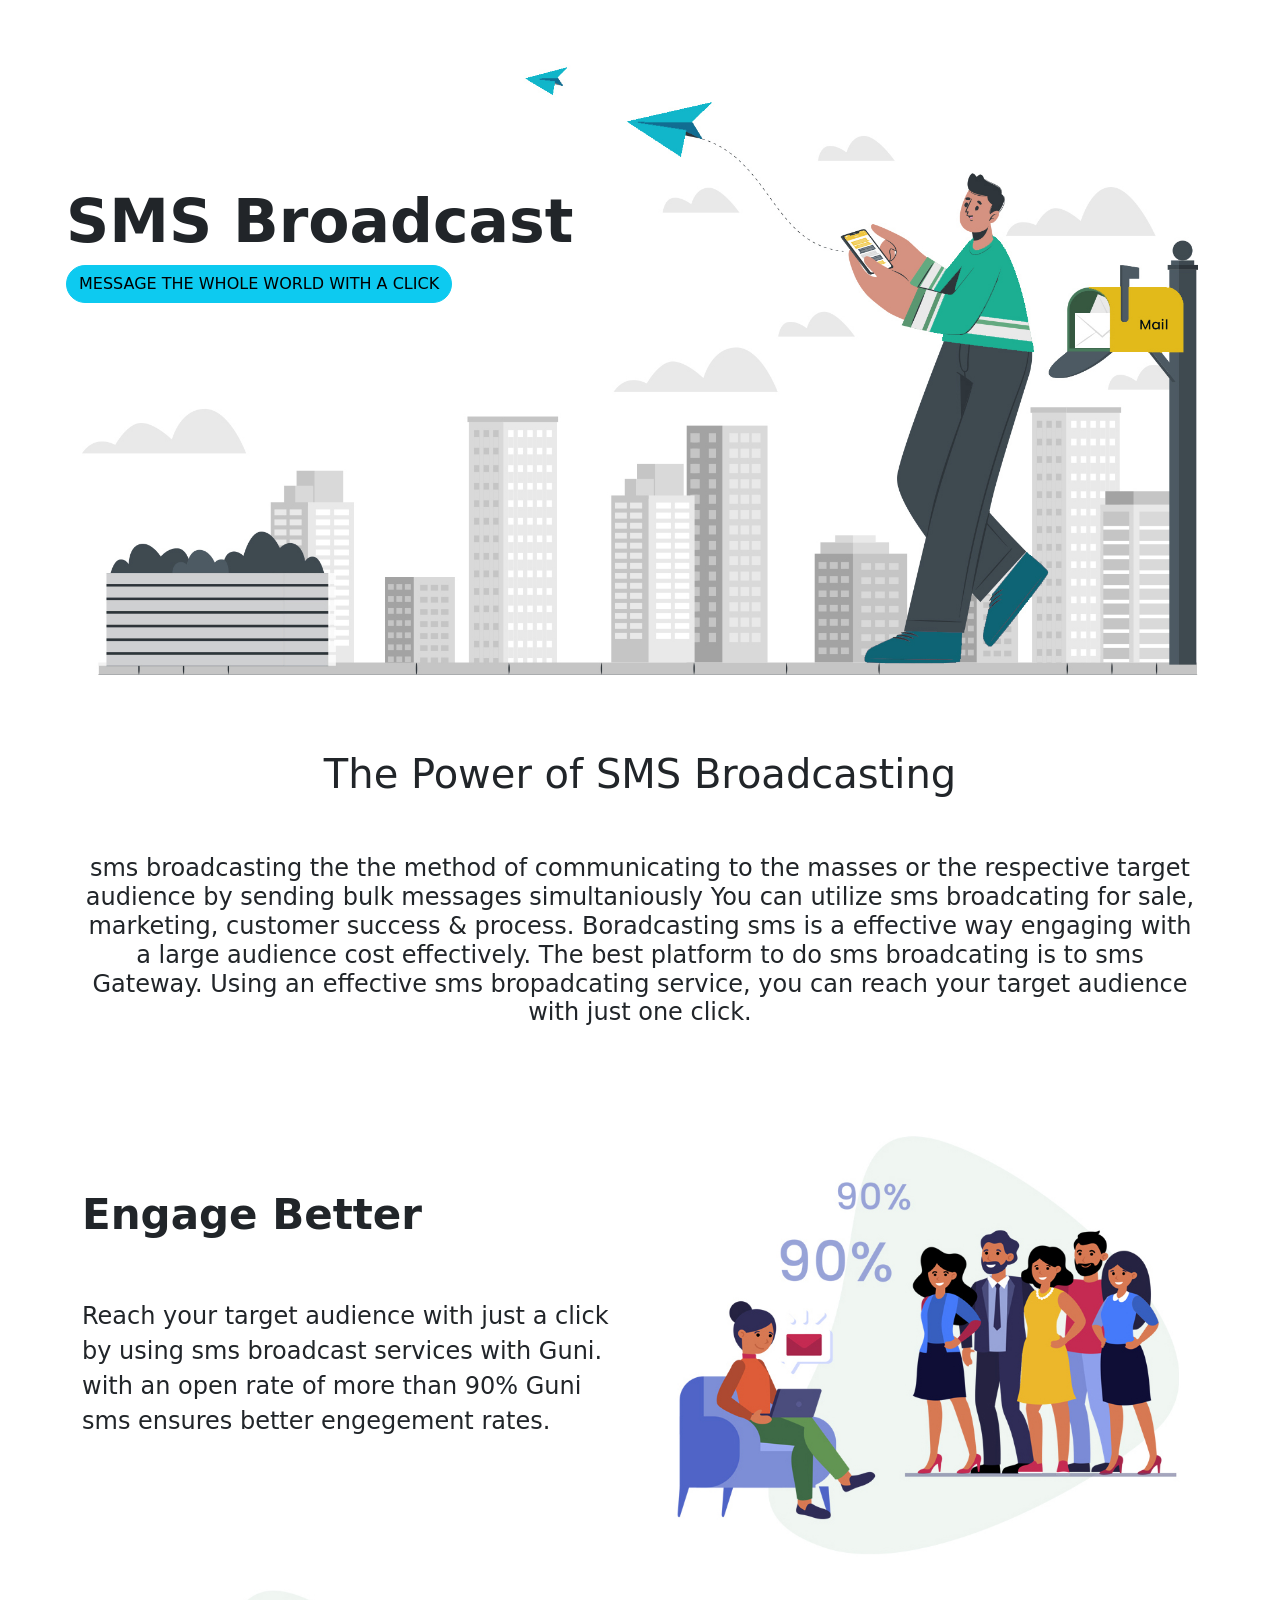
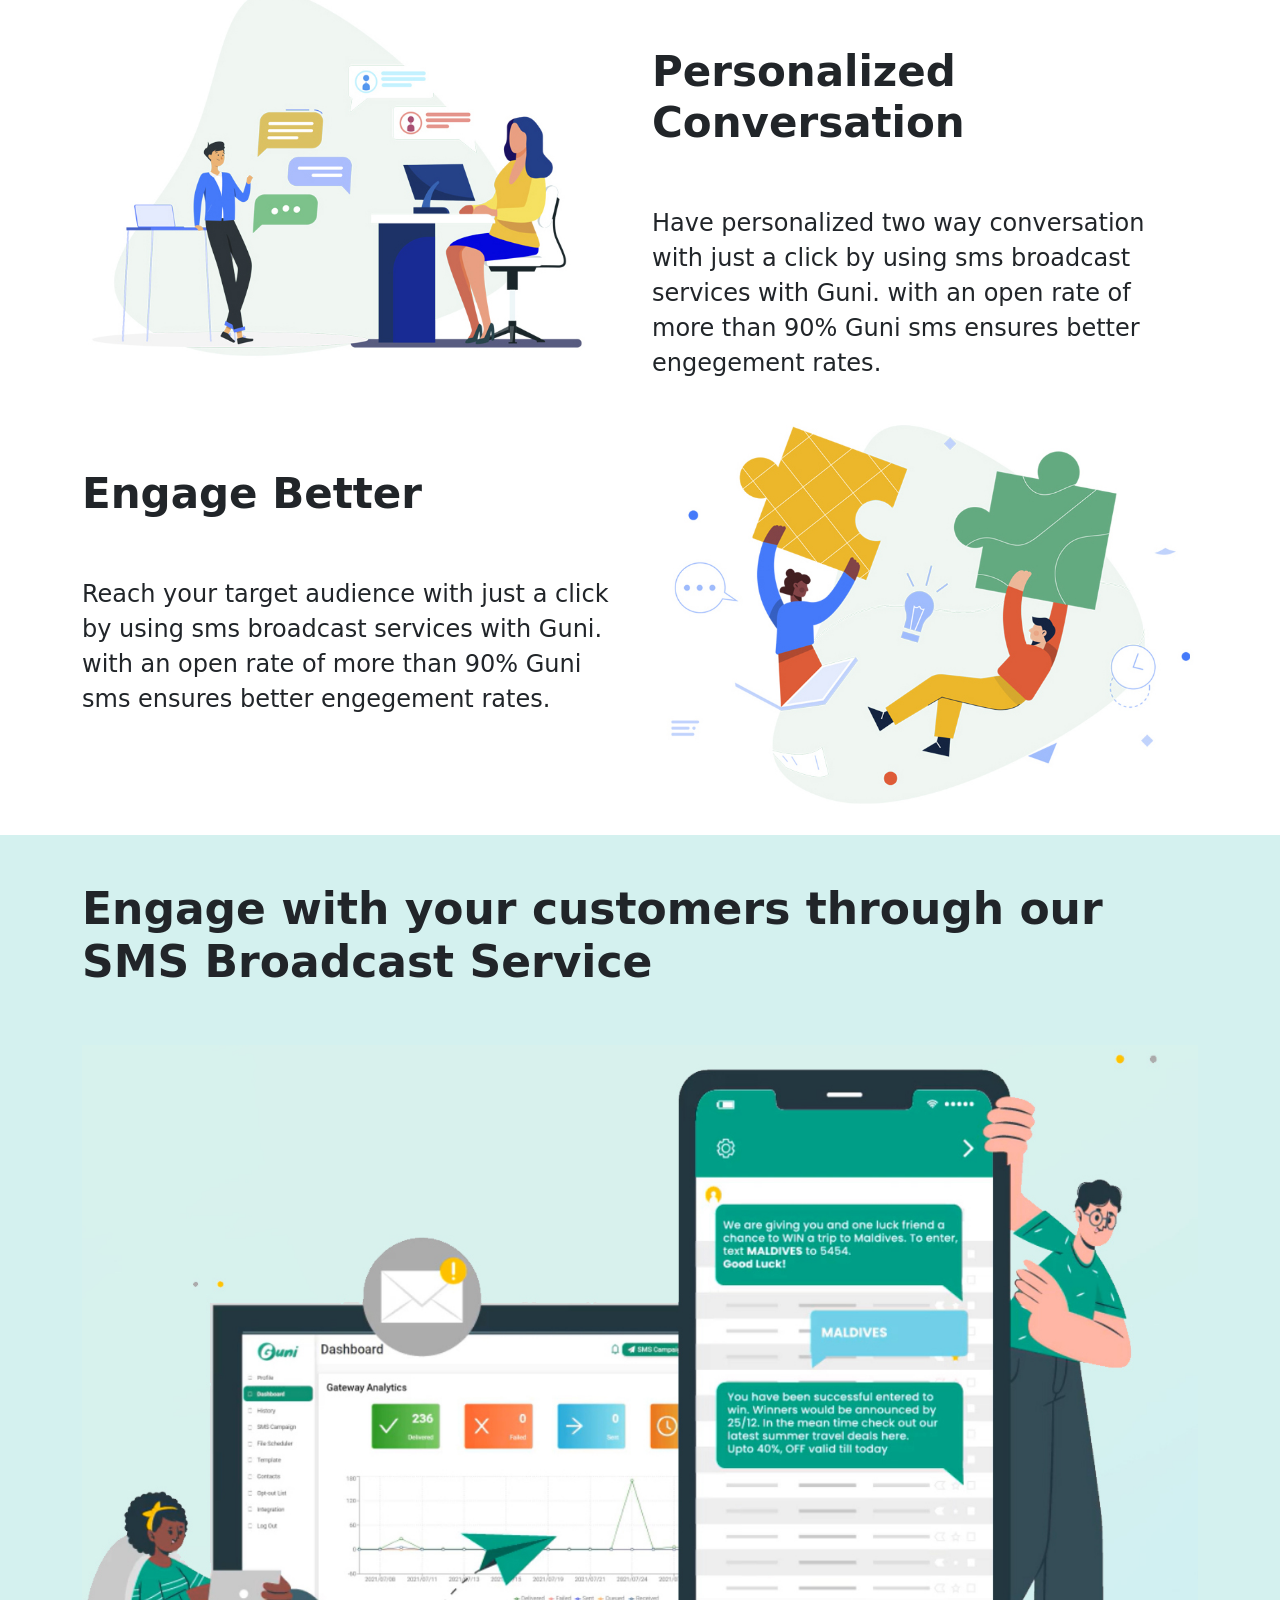
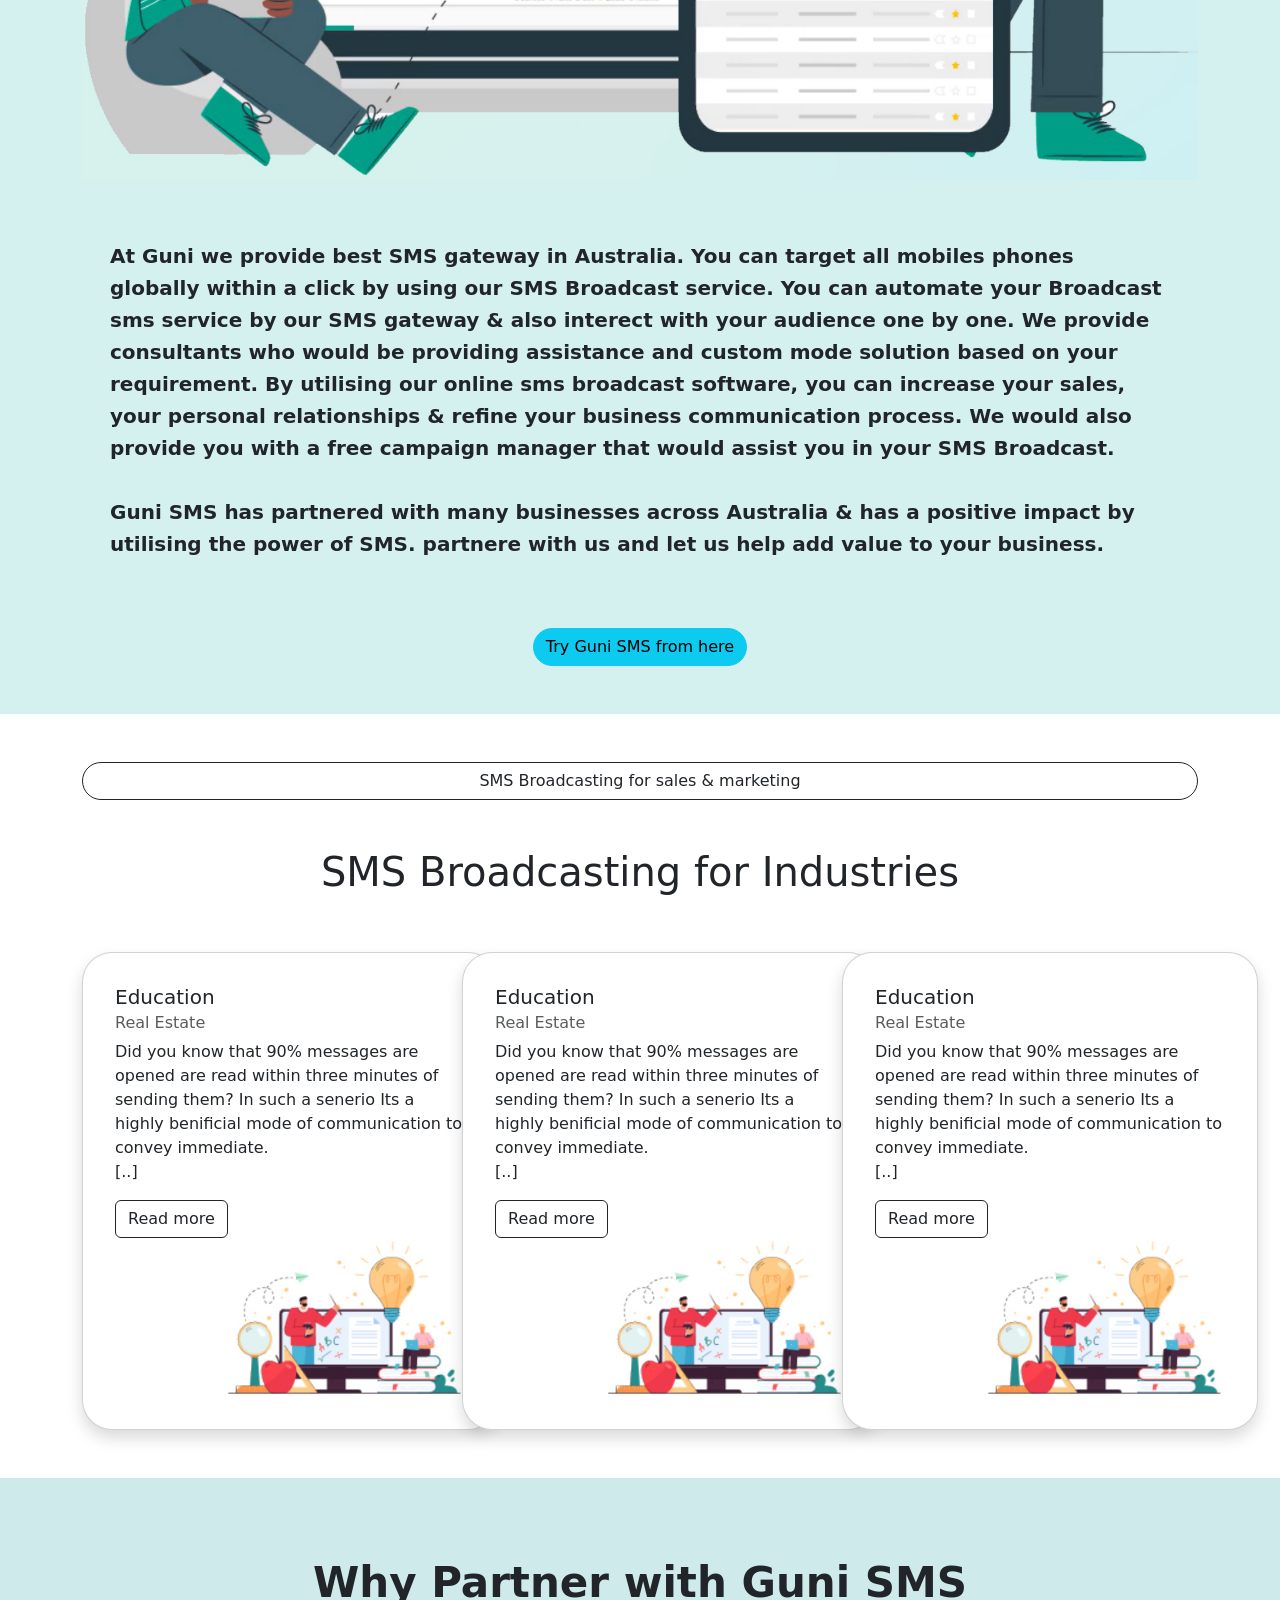
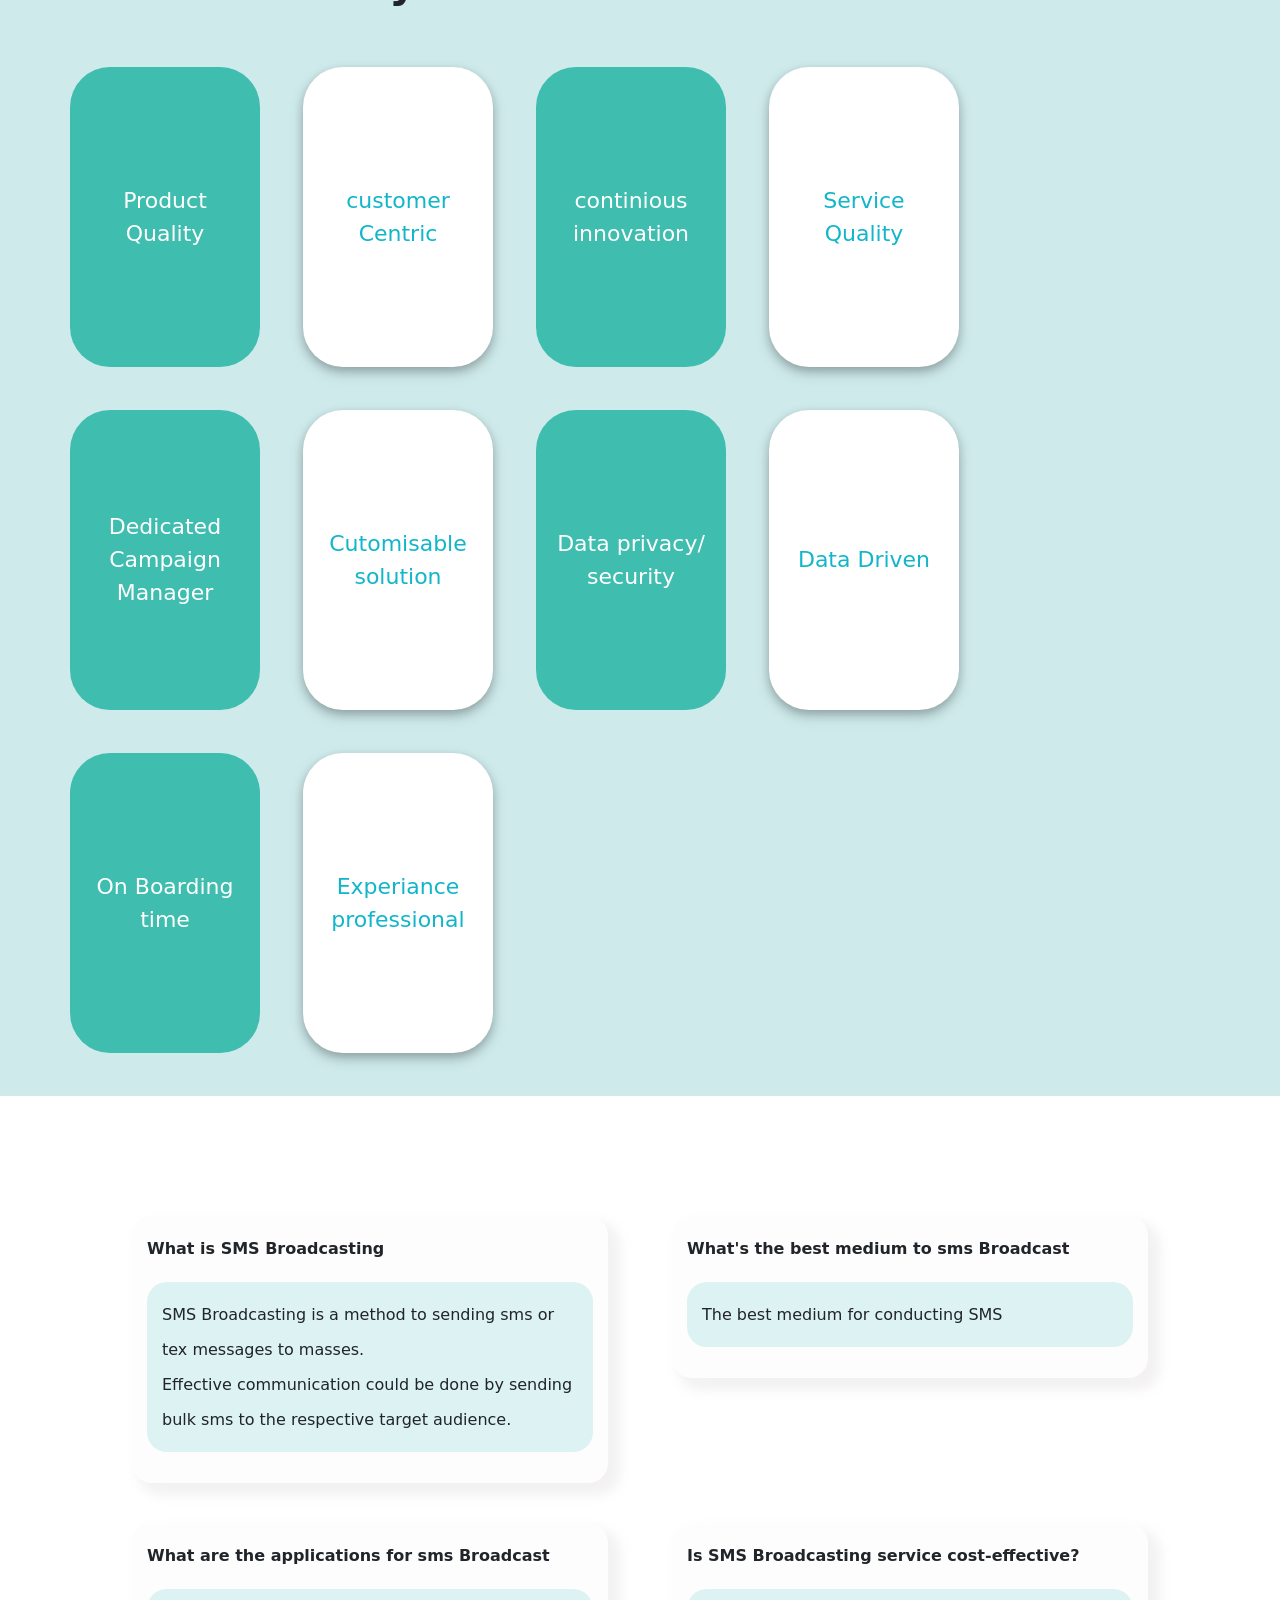
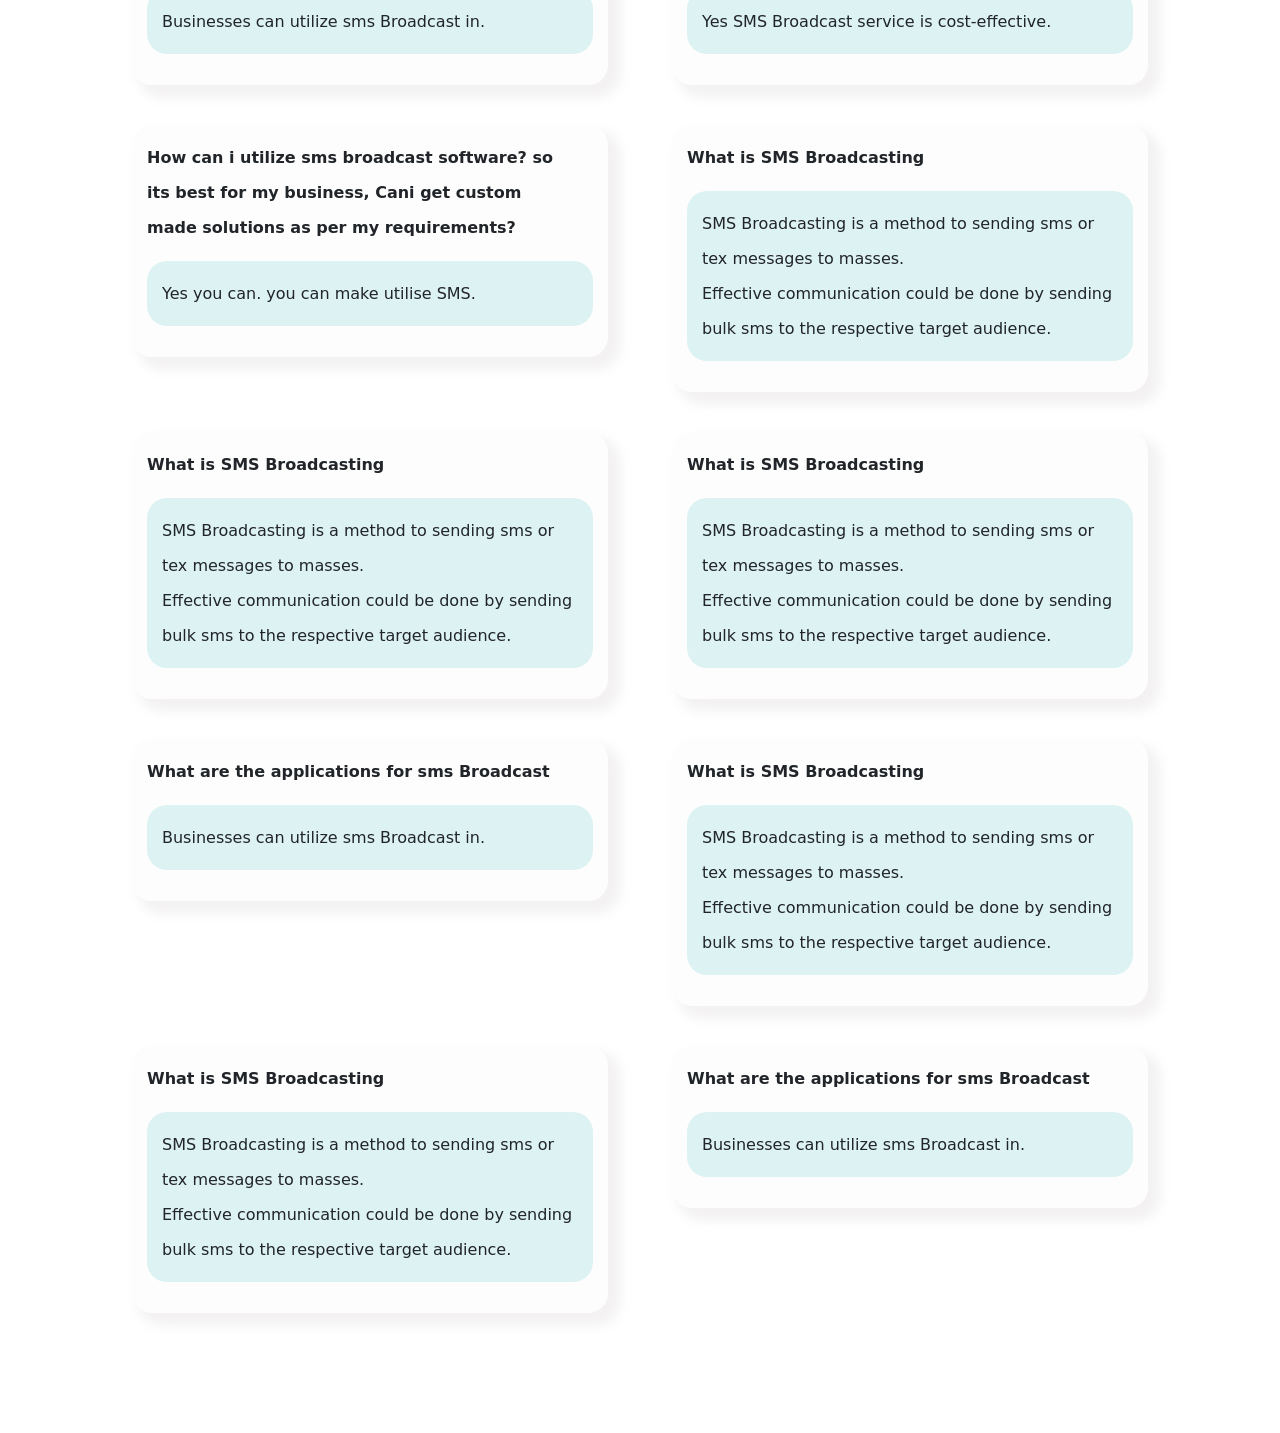
==== index.html @ 74b35c47 "HTML & CSS Complete" ====
<!DOCTYPE html>
<html lang="en">
<head>
    <meta charset="UTF-8">
    <meta http-equiv="X-UA-Compatible" content="IE=edge">
    <meta name="viewport" content="width=device-width, initial-scale=1.0">
    <link rel="stylesheet" href="./style.css">
    <link href="https://cdn.jsdelivr.net/npm/bootstrap@5.1.1/dist/css/bootstrap.min.css" rel="stylesheet" integrity="sha384-F3w7mX95PdgyTmZZMECAngseQB83DfGTowi0iMjiWaeVhAn4FJkqJByhZMI3AhiU" crossorigin="anonymous">
    <link href="https://file.myfontastic.com/vGHvysHjp4X9TstECKcrHS/icons.css" rel="stylesheet">
    <title>SMS</title>
</head>

<body>
    <section class="banner">
        <div class="container">
            <div class="row">
                    <div class="col-12">
                        <img class="img-fluid" src="./banner.jpg" alt="">
                        <div class="banner-text">
                        <h1 class="banner-heading">SMS Broadcast</h1>
                        <button class="btn rounded-pill btn-info">MESSAGE THE WHOLE WORLD WITH A CLICK</button>
                        </div>
                    </div>
                </div>
            </div>
        </div>
    </section>

    <section class="broadcasting text-center">
        <div class="container">
            <div class="row">
                <div class="col-12">
                    <h1 class="pb-5">The Power of SMS Broadcasting</h1>
                </div>
                <div class="col-12">

                    <h4>sms broadcasting the the method of communicating to the masses or the respective target audience by sending bulk messages simultaniously
                        You can utilize sms broadcating for sale, marketing, customer success & process. Boradcasting sms is a effective way engaging with a large 
                        audience cost effectively. The best platform to do sms broadcating is to sms Gateway. Using an effective sms bropadcating service, you can
                        reach your target audience with just one click.

                    </h4>
                </div>
            </div>
        </div>
    </section>

    <section class="engage">
        <div class="container">
            <div class="row">
                <div class="col-6">
                    <h2 class="engage-heading">Engage Better</h2>
                    <h4 class="engage-text">Reach your target audience with just a click by using sms broadcast services with Guni. with an
                        open rate of more than 90% Guni sms ensures better engegement rates.
                    </h4>
                </div>
                <div class="col-6">
                    <img class="img-fluid" src="./left-side.jpg" alt="">
                </div>
            </div>
        </div>
    </section>


    <section class="conversation">
        <div class="container">
            <div class="row">
                <div class="col-6">
                    <img class="img-fluid" src="./right-side.jpg" alt="">
                </div>
                <div class="col-6">
                    <h2 class="conversation-heading">Personalized Conversation</h2>
                    <h4 class="conversation-text">Have personalized two way conversation with just a click by using sms broadcast services with Guni. with an
                        open rate of more than 90% Guni sms ensures better engegement rates.
                    </h4>
                </div>
            </div>
        </div>
    </section>

    <section class="relationship">
        <div class="container">
            <div class="row">
                <div class="col-6">
                    <h2 class="relationship-heading">Engage Better</h2>
                    <h4 class="relationship-text">Reach your target audience with just a click by using sms broadcast services with Guni. with an
                        open rate of more than 90% Guni sms ensures better engegement rates.
                    </h4>
                </div>
                <div class="col-6">
                    <img class="img-fluid" src="./bottom-right.jpg" alt="">
                </div>
            </div>
        </div>
    </section>

    <section class="broadcast-service">
        <div class="container">
            <div class="row">
                <div class="col-12">
                    <h1 class="pt-5 pb-5 broadcast-title">Engage with your customers through our SMS Broadcast Service</h1>
                </div>
                <div class="col-12">
                    <img class="img-fluid" src="./broadcast.jpg" alt="">
                </div>
                <div class="col-12">
                    <h5 class="text-left broadcast-text">At Guni we provide best SMS gateway in Australia. You can target all mobiles phones globally within a click 
                        by using our SMS Broadcast service.
                        You can automate your Broadcast sms service by our SMS gateway & also interect with your audience one by one. We
                        provide consultants who would be providing assistance and custom mode solution based on your requirement.
                        By utilising our online sms broadcast software, you can increase your sales, your personal relationships &
                        refine your business communication process. We would also provide you with a free campaign manager that would assist you
                        in your SMS Broadcast. <br> <br>
                        Guni SMS has partnered with many businesses across Australia & has a positive impact by utilising the power of SMS. partnere
                        with us and let us help add value to your business. 
                    </h5>
                </div>
                <div class="col-12 text-center">
                    <button class="btn rounded-pill btn-info mb-5">Try Guni SMS from here</button>
                </div>
            </div>
        </div>
    </section>

    <section class="card-section text-center">
        <div class="container">
            <div class="row">
                <div class="col-12 text-center">
                    <div class="d-grid gap-2 pt-5 pb-5">
                        <button class="btn btn-outline-dark rounded-pill" type="button">SMS Broadcasting for sales & marketing</button>
                      </div>
                </div>
                <div class="col-12 text-center">
                    <h1 class="pb-5">SMS Broadcasting for Industries</h1>
                </div>
            </div>


            <div class="row">
                <div class="col-4">
                    <div class="card shadow p-3 mb-5 bg-body" style="width: 26rem;">
                        <div class="card-body text-sm-start">
                          <h5 class="card-title">Education</h5>
                          <h6 class="card-subtitle mb-2 text-muted">Real Estate</h6>
                          <p class="card-text">Did you know that 90% messages are opened are read within three minutes of sending them? In such a senerio Its a highly benificial mode of communication to convey immediate. <br> [..] </p>
                          <button class="btn btn-outline-dark">Read more</button>
                          <img class="img-fluid card-image" src="./icon-1.jpg" alt="">
                        </div>
                      </div>
                </div>

                <div class="col-4">
                    <div class="card shadow p-3 mb-5 bg-body" style="width: 26rem;">
                        <div class="card-body text-sm-start">
                          <h5 class="card-title">Education</h5>
                          <h6 class="card-subtitle mb-2 text-muted">Real Estate</h6>
                          <p class="card-text">Did you know that 90% messages are opened are read within three minutes of sending them? In such a senerio Its a highly benificial mode of communication to convey immediate. <br> [..] </p>
                          <button class="btn btn-outline-dark">Read more</button>
                          <img class="img-fluid card-image" src="./icon-1.jpg" alt="">
                        </div>
                      </div>
                </div>

                <div class="col-4">
                    <div class="card shadow p-3 mb-5 bg-body" style="width: 26rem;">
                        <div class="card-body text-sm-start">
                          <h5 class="card-title">Education</h5>
                          <h6 class="card-subtitle mb-2 text-muted">Real Estate</h6>
                          <p class="card-text">Did you know that 90% messages are opened are read within three minutes of sending them? In such a senerio Its a highly benificial mode of communication to convey immediate. <br> [..] </p>
                          <button class="btn btn-outline-dark">Read more</button>
                          <img class="img-fluid card-image" src="./icon-1.jpg" alt="">
                        </div>
                      </div>
                </div>







            </div>
                




            
        </div>
    </section>

    <section class="partners text-center">
        <div class="container">
            <div class="row">
                <div class="col-12"> <h1 class="conversation-heading">Why Partner with Guni SMS</h1> </div>
            </div>
            <div class="row">
                <div class="col-2 green medium-cards">Product Quality</div>
                <div class="col-2 white medium-cards">customer Centric</div>
                <div class="col-2 green medium-cards">continious innovation</div>
                <div class="col-2 white medium-cards">Service Quality</div>
                <div class="col-2 green medium-cards">Dedicated Campaign Manager</div>
                <div class="col-2 white medium-cards">Cutomisable solution</div>
                <div class="col-2 green medium-cards">Data privacy/ security</div>
                <div class="col-2 white medium-cards">Data Driven</div>
                <div class="col-2 green medium-cards">On Boarding time</div>
                <div class="col-2 white medium-cards">Experiance professional</div>
            </div>
        </div>
    </section>

    <section class="faq">
        <div class="container">
            <div class="row">
                <div class="col-6">
                    <div class="faq-card">
                        <div class="row">
                        <div class="col-12"><p class="gray-background">What is SMS Broadcasting<i class="icon-chevron"></i></p></div>
                        <div class="col-12"><p class="color-background">SMS Broadcasting is a method to sending sms or tex messages to masses. <br> 
                        Effective communication could be done by sending bulk sms to the respective target audience.</p></div>
                        </div>
                    </div>
                </div>

                <div class="col-6">
                    <div class="faq-card">
                        <div class="row">
                        <div class="col-12"><p class="gray-background">What's the best medium to sms Broadcast<i class="icon-chevron"></i></p></div>
                        <div class="col-12"><p class="color-background">The best medium for conducting SMS</p></div>
                        </div>
                    </div>
                </div>

                <div class="col-6">
                    <div class="faq-card">
                        <div class="row">
                        <div class="col-12"><p class="gray-background">What are the applications for sms Broadcast<i class="icon-chevron"></i></p></div>
                        <div class="col-12"><p class="color-background">Businesses can utilize sms Broadcast in.</p></div>
                        </div>
                    </div>
                </div>

                <div class="col-6">
                    <div class="faq-card">
                        <div class="row">
                        <div class="col-12"><p class="gray-background">Is SMS Broadcasting service cost-effective?<i class="icon-chevron"></i></p></div>
                        <div class="col-12"><p class="color-background">Yes SMS Broadcast service is cost-effective.</p></div>
                        </div>
                    </div>
                </div>

                <div class="col-6">
                    <div class="faq-card">
                        <div class="row">
                        <div class="col-12"><p class="gray-background">How can i utilize sms broadcast software? so its best for my business, Cani get custom made solutions as per my requirements?<i class="icon-chevron"></i></p></div>
                        <div class="col-12"><p class="color-background">Yes you can. you can make utilise SMS.</p></div>
                        </div>
                    </div>
                </div>

                <div class="col-6">
                    <div class="faq-card">
                        <div class="row">
                        <div class="col-12"><p class="gray-background">What is SMS Broadcasting<i class="icon-chevron"></i></p></div>
                        <div class="col-12"><p class="color-background">SMS Broadcasting is a method to sending sms or tex messages to masses. <br> 
                        Effective communication could be done by sending bulk sms to the respective target audience.</p></div>
                        </div>
                    </div>
                </div>

                <div class="col-6">
                    <div class="faq-card">
                        <div class="row">
                        <div class="col-12"><p class="gray-background">What is SMS Broadcasting<i class="icon-chevron"></i></p></div>
                        <div class="col-12"><p class="color-background">SMS Broadcasting is a method to sending sms or tex messages to masses. <br> 
                        Effective communication could be done by sending bulk sms to the respective target audience.</p></div>
                        </div>
                    </div>
                </div>

                <div class="col-6">
                    <div class="faq-card">
                        <div class="row">
                        <div class="col-12"><p class="gray-background">What is SMS Broadcasting<i class="icon-chevron"></i></p></div>
                        <div class="col-12"><p class="color-background">SMS Broadcasting is a method to sending sms or tex messages to masses. <br> 
                        Effective communication could be done by sending bulk sms to the respective target audience.</p></div>
                        </div>
                    </div>
                </div>

                <div class="col-6">
                    <div class="faq-card">
                        <div class="row">
                        <div class="col-12"><p class="gray-background">What are the applications for sms Broadcast<i class="icon-chevron"></i></p></div>
                        <div class="col-12"><p class="color-background">Businesses can utilize sms Broadcast in.</p></div>
                        </div>
                    </div>
                </div>

                <div class="col-6">
                    <div class="faq-card">
                        <div class="row">
                        <div class="col-12"><p class="gray-background">What is SMS Broadcasting<i class="icon-chevron"></i></p></div>
                        <div class="col-12"><p class="color-background">SMS Broadcasting is a method to sending sms or tex messages to masses. <br> 
                        Effective communication could be done by sending bulk sms to the respective target audience.</p></div>
                        </div>
                    </div>
                </div>

                <div class="col-6">
                    <div class="faq-card">
                        <div class="row">
                        <div class="col-12"><p class="gray-background">What is SMS Broadcasting<i class="icon-chevron"></i></p></div>
                        <div class="col-12"><p class="color-background">SMS Broadcasting is a method to sending sms or tex messages to masses. <br> 
                        Effective communication could be done by sending bulk sms to the respective target audience.</p></div>
                        </div>
                    </div>
                </div>

                <div class="col-6">
                    <div class="faq-card">
                        <div class="row">
                        <div class="col-12"><p class="gray-background">What are the applications for sms Broadcast<i class="icon-chevron"></i></p></div>
                        <div class="col-12"><p class="color-background">Businesses can utilize sms Broadcast in.</p></div>
                        </div>
                    </div>
                </div>
            </div>
        </div>
    </section>


    










<script src="https://cdn.jsdelivr.net/npm/@popperjs/core@2.9.3/dist/umd/popper.min.js" integrity="sha384-W8fXfP3gkOKtndU4JGtKDvXbO53Wy8SZCQHczT5FMiiqmQfUpWbYdTil/SxwZgAN" crossorigin="anonymous"></script>
<script src="https://cdn.jsdelivr.net/npm/bootstrap@5.1.1/dist/js/bootstrap.min.js" integrity="sha384-skAcpIdS7UcVUC05LJ9Dxay8AXcDYfBJqt1CJ85S/CFujBsIzCIv+l9liuYLaMQ/" crossorigin="anonymous"></script>
</body>
</html>
---- style.css ----
.banner {
    width: 100%;
    height: 100%;
    position: relative;
}

.banner-text {
    position: absolute;
    bottom: 372px;
    left: 66px;
}

.banner-heading {
    font-size: 60px;
    font-weight: 800;
}

.broadcasting {
    padding: 75px 10px 75px 10px;
}

.engage-heading {
    font-weight: 700;
    font-size: 42px;
    padding: 80px 0 50px 0;
}

.engage-text {
    line-height: 35px;
}

.conversation-heading {
    font-weight: 700;
    font-size: 42px;
    padding: 80px 0 50px 0;
}

.conversation-text {
    line-height: 35px;
}

.relationship-heading {
    font-weight: 700;
    font-size: 42px;
    padding: 80px 0 50px 0;
}

.relationship-text {
    line-height: 35px;
}

.broadcast-service {
    background-color: #d4f1ef;
}

.broadcast-title {
    font-size: 44px;
    font-weight: 900;
}

.broadcast-text {
    line-height: 32px;
    font-weight: 700;
    padding: 60px 28px;
}

button .btn {
    border-radius: 50px;
    background-color: #11b6ca;
}

.col-4 .card {
    border-radius: 30px;
}

.card-image {
    width: 240px !important;
    float: right !important;
}

.partners {
    background-color: #ceeaeb;
}

.medium-cards {
    height: 300px;
    border-radius: 40px;
    margin-right: 43px;
    margin-bottom: 43px;
    display: flex;
    justify-content: center;
    align-items: center;
    font-size: 22px;
}

.green {
    background-color: #3fbdaf;
    color: #fff;
}

.white {
    background-color: #fff;
    width: 250px;
    box-shadow: 0 4px 8px 0 rgba(0, 0, 0, 0.2), 0 6px 15px 0 rgba(0, 0, 0, 0.15);
    text-align: center;
    color: #11b6ca;;
}

.faq {
    padding: 100px;
}

.faq-card {
    border: 1px;
    border-radius: 20px;
    padding: 15px;
    box-shadow: 9px 9px 12px 3px #e4dfdf6e;
    line-height: 35px;
    margin: 20px;
    background-color: #f5f0f02e;
    position: relative;
}

.color-background {
    background-color: #ddf2f3;
    border: 1px;
    border-radius: 20px;
    padding: 15px;
}

.gray-background {
    font-weight: 700;
    padding-right: 20px;
}
i {
    position: absolute;
    left: 547px;
}
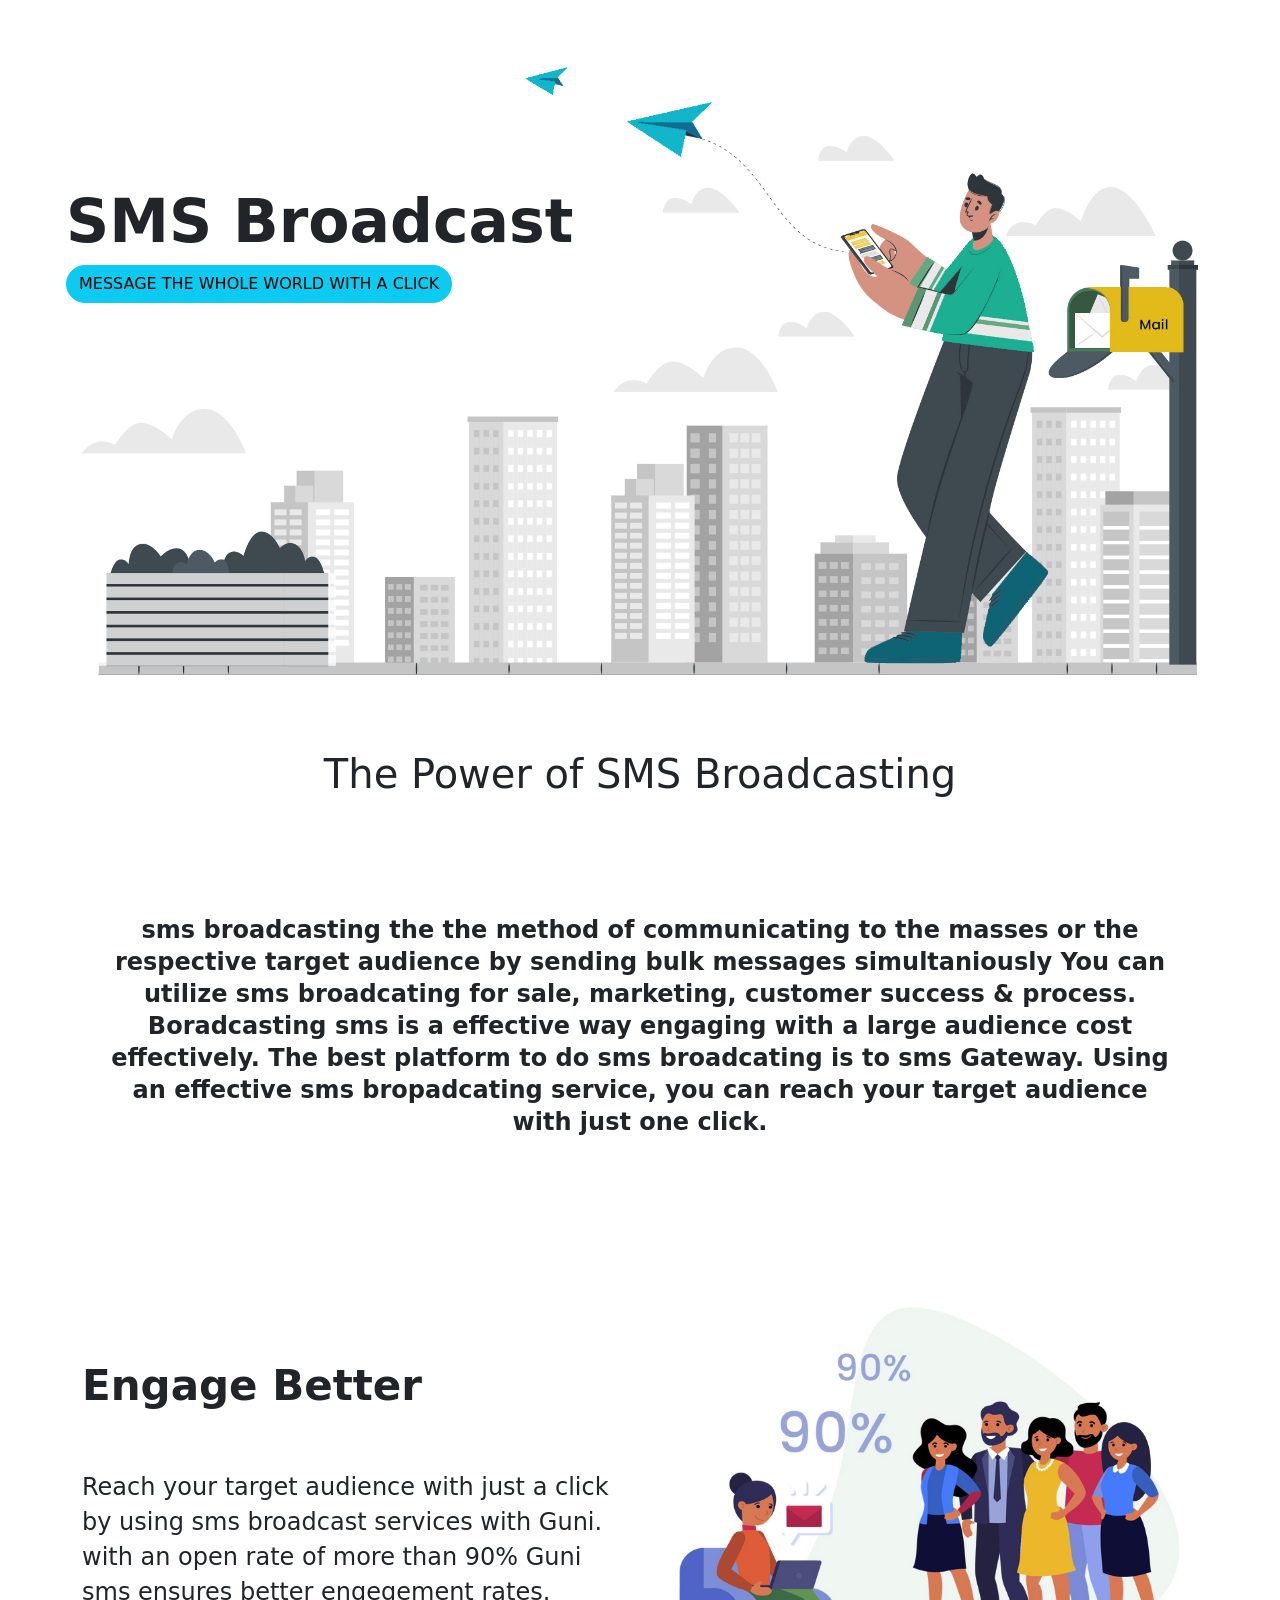
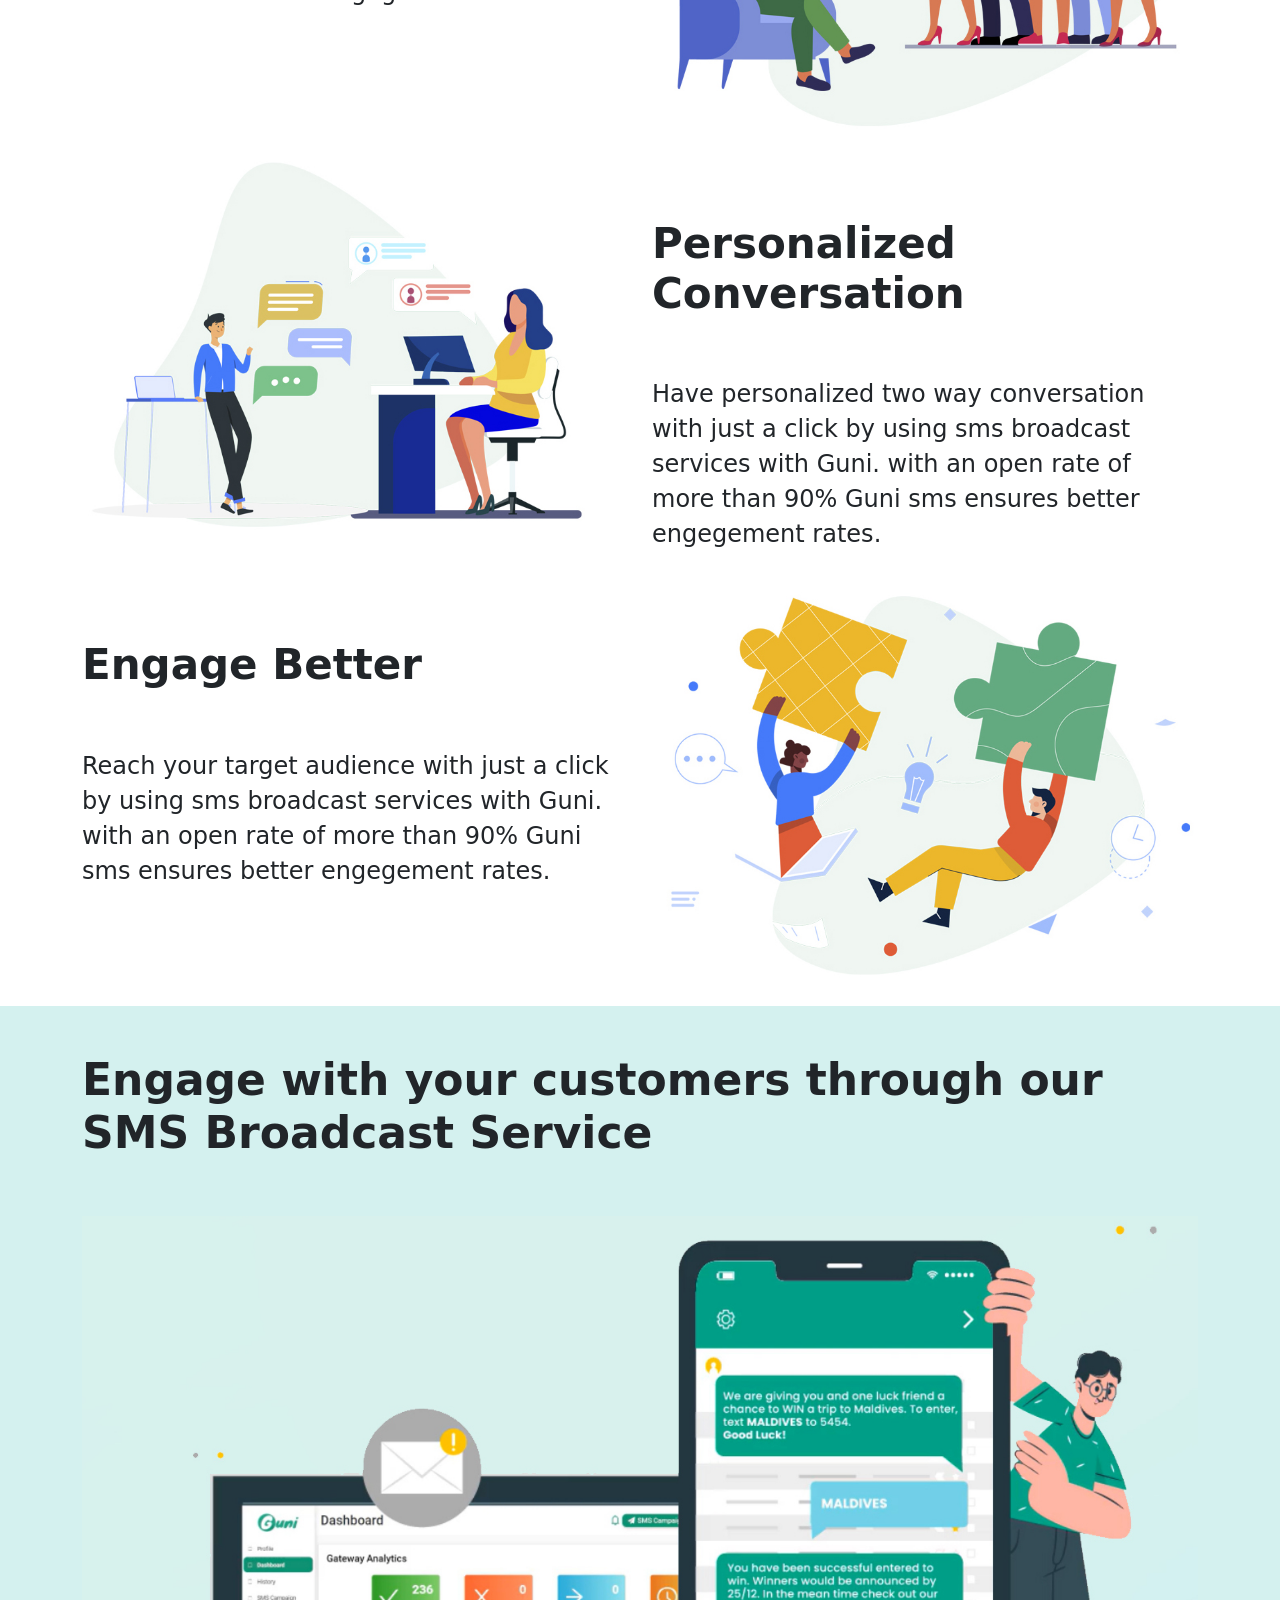
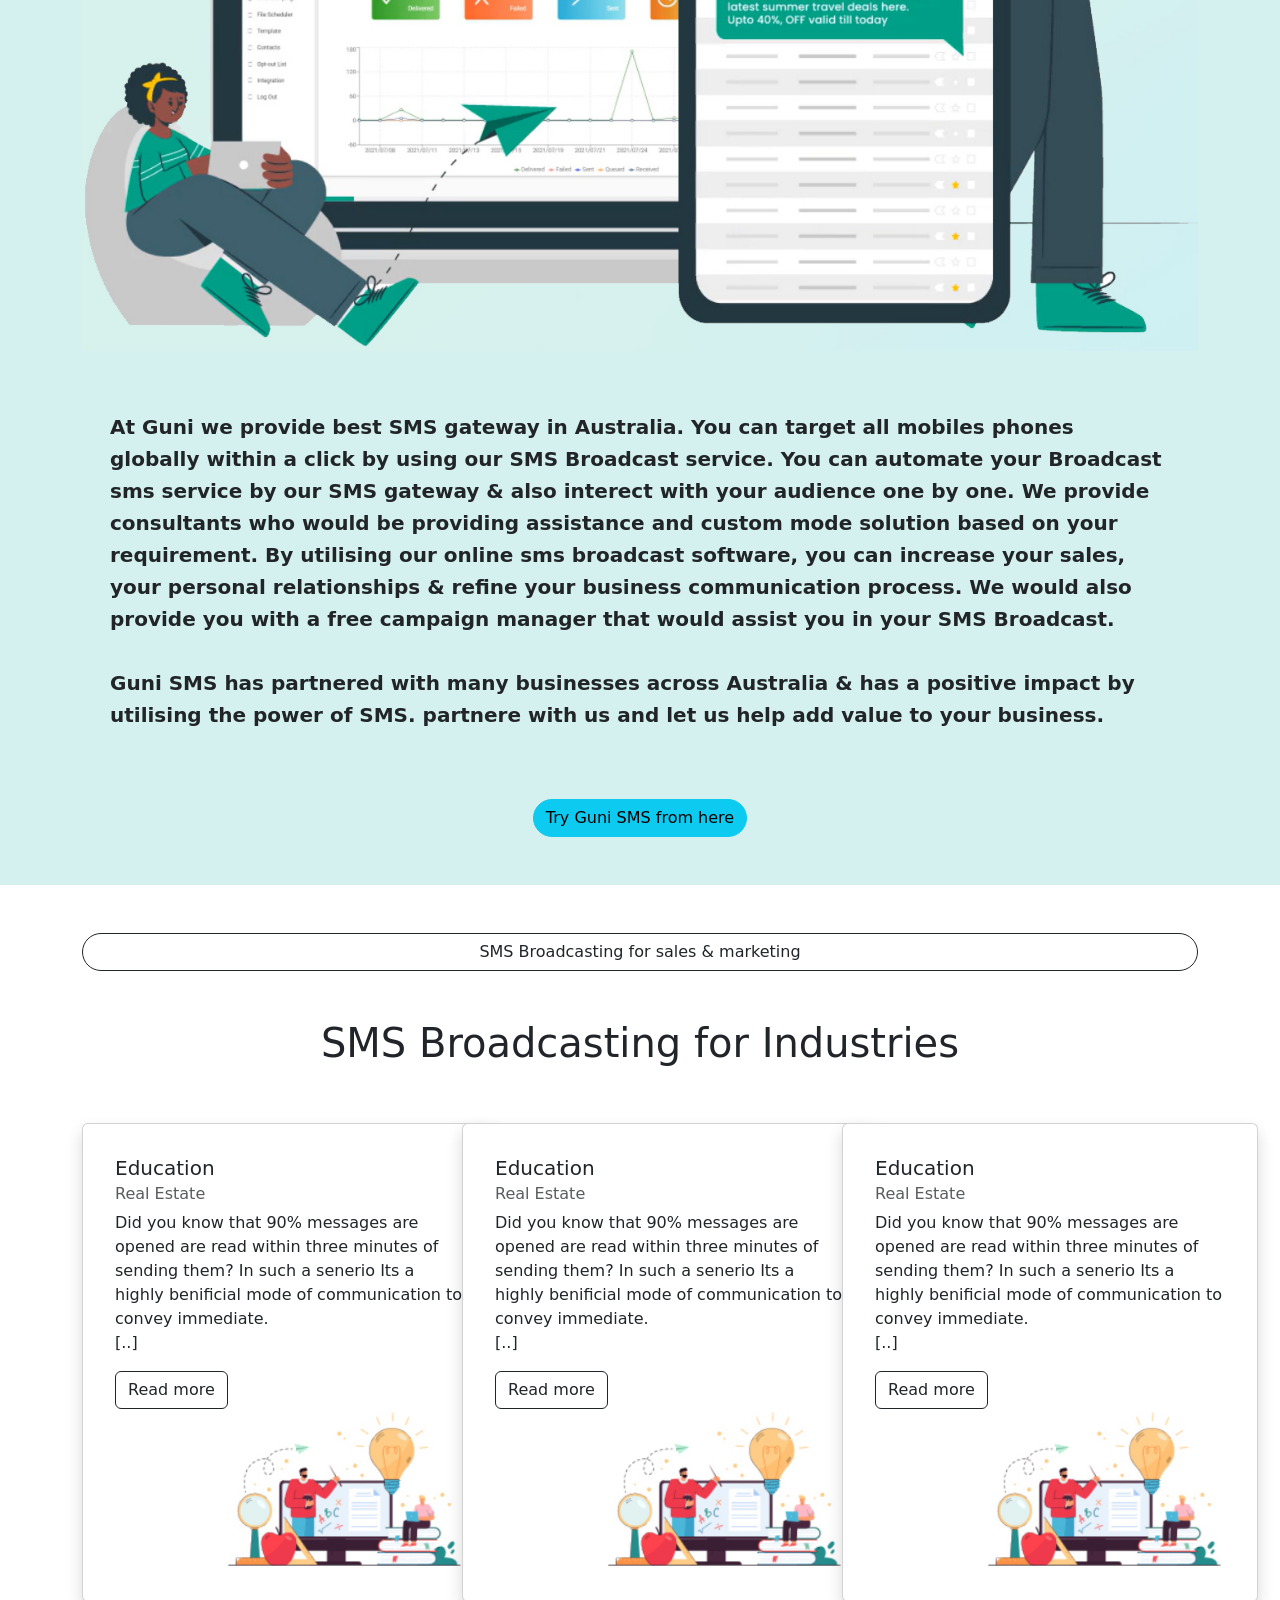
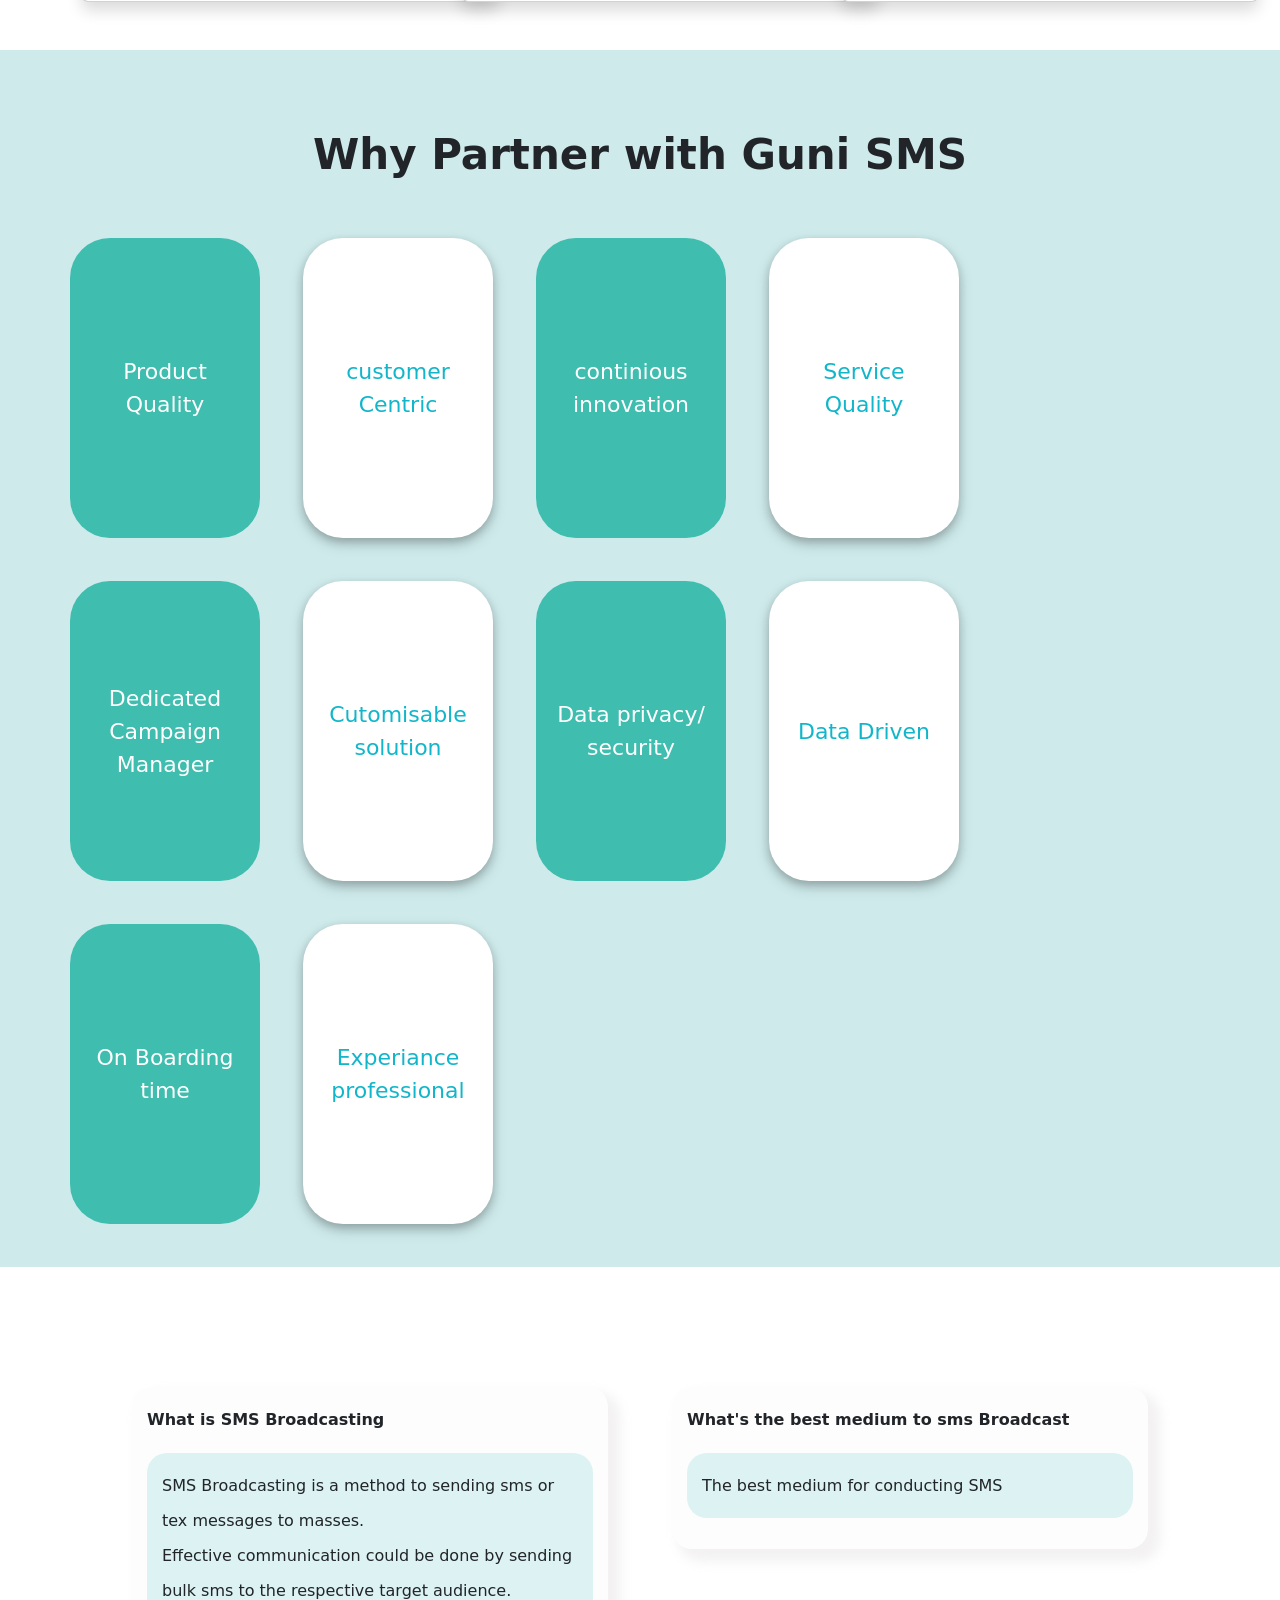
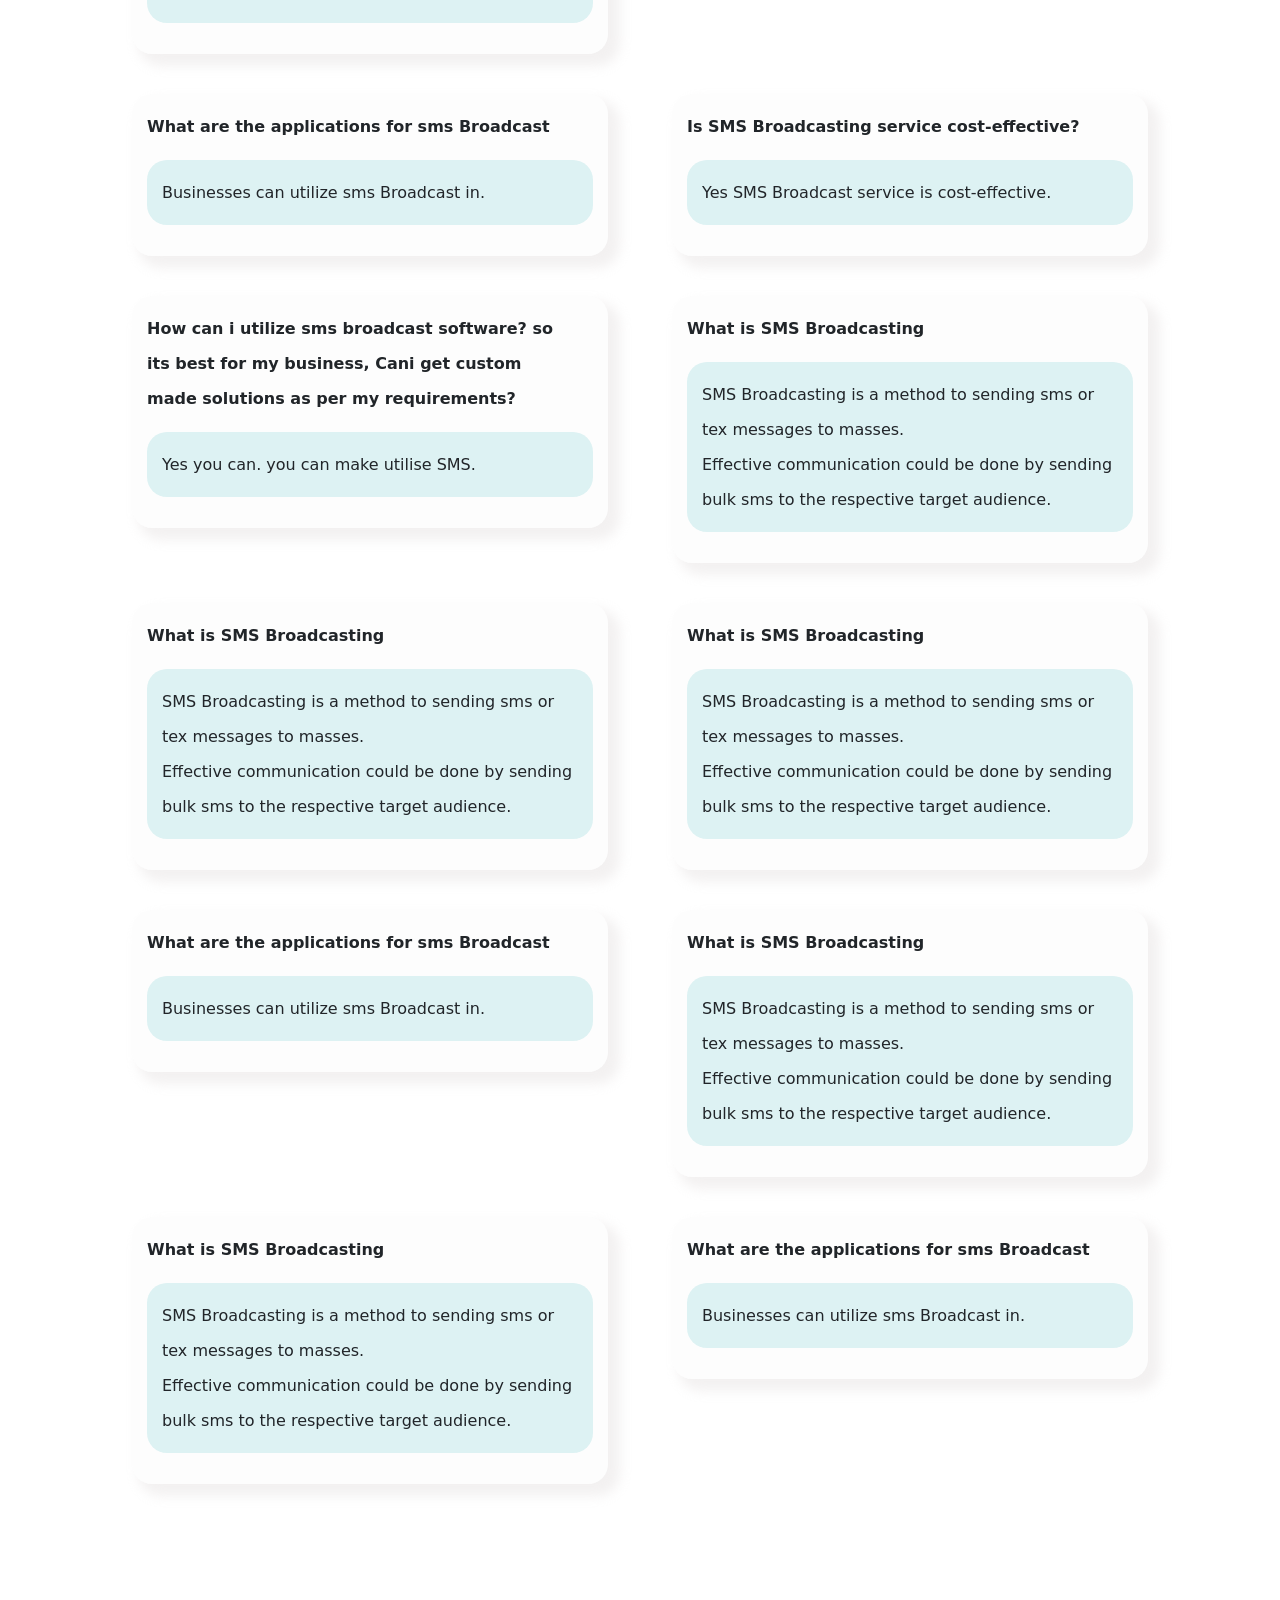
==== commit 0c760a69: "Media Queries added to 7 sections" ====
--- a/index.html
+++ b/index.html
@@ -18,7 +18,7 @@
                         <img class="img-fluid" src="./banner.jpg" alt="">
                         <div class="banner-text">
                         <h1 class="banner-heading">SMS Broadcast</h1>
-                        <button class="btn rounded-pill btn-info">MESSAGE THE WHOLE WORLD WITH A CLICK</button>
+                        <button class="btn rounded-pill btn-info banner-button">MESSAGE THE WHOLE WORLD WITH A CLICK</button>
                         </div>
                     </div>
                 </div>
@@ -34,7 +34,7 @@
                 </div>
                 <div class="col-12">
 
-                    <h4>sms broadcasting the the method of communicating to the masses or the respective target audience by sending bulk messages simultaniously
+                    <h4 class="broadcast-text">sms broadcasting the the method of communicating to the masses or the respective target audience by sending bulk messages simultaniously
                         You can utilize sms broadcating for sale, marketing, customer success & process. Boradcasting sms is a effective way engaging with a large 
                         audience cost effectively. The best platform to do sms broadcating is to sms Gateway. Using an effective sms bropadcating service, you can
                         reach your target audience with just one click.
@@ -48,13 +48,13 @@
     <section class="engage">
         <div class="container">
             <div class="row">
-                <div class="col-6">
+                <div class="col-xs-12 col-sm-12 col-md-6 col-lg-6">
                     <h2 class="engage-heading">Engage Better</h2>
                     <h4 class="engage-text">Reach your target audience with just a click by using sms broadcast services with Guni. with an
                         open rate of more than 90% Guni sms ensures better engegement rates.
                     </h4>
                 </div>
-                <div class="col-6">
+                <div class="col-xs-12 col-sm-12 col-md-6 col-lg-6">
                     <img class="img-fluid" src="./left-side.jpg" alt="">
                 </div>
             </div>
@@ -65,10 +65,10 @@
     <section class="conversation">
         <div class="container">
             <div class="row">
-                <div class="col-6">
+                <div class="col-xs-12 col-sm-12 col-md-6 col-lg-6">
                     <img class="img-fluid" src="./right-side.jpg" alt="">
                 </div>
-                <div class="col-6">
+                <div class="col-xs-12 col-sm-12 col-md-6 col-lg-6">
                     <h2 class="conversation-heading">Personalized Conversation</h2>
                     <h4 class="conversation-text">Have personalized two way conversation with just a click by using sms broadcast services with Guni. with an
                         open rate of more than 90% Guni sms ensures better engegement rates.
@@ -81,13 +81,13 @@
     <section class="relationship">
         <div class="container">
             <div class="row">
-                <div class="col-6">
+                <div class="col-xs-12 col-sm-12 col-md-6 col-lg-6">
                     <h2 class="relationship-heading">Engage Better</h2>
                     <h4 class="relationship-text">Reach your target audience with just a click by using sms broadcast services with Guni. with an
                         open rate of more than 90% Guni sms ensures better engegement rates.
                     </h4>
                 </div>
-                <div class="col-6">
+                <div class="col-xs-12 col-sm-12 col-md-6 col-lg-6">
                     <img class="img-fluid" src="./bottom-right.jpg" alt="">
                 </div>
             </div>
@@ -137,7 +137,7 @@
 
 
             <div class="row">
-                <div class="col-4">
+                <div class="col-xs-12 col-sm-12 col-md-6 col-lg-4">
                     <div class="card shadow p-3 mb-5 bg-body" style="width: 26rem;">
                         <div class="card-body text-sm-start">
                           <h5 class="card-title">Education</h5>
@@ -149,7 +149,7 @@
                       </div>
                 </div>
 
-                <div class="col-4">
+                <div class="col-xs-12 col-sm-12 col-md-6 col-lg-4">
                     <div class="card shadow p-3 mb-5 bg-body" style="width: 26rem;">
                         <div class="card-body text-sm-start">
                           <h5 class="card-title">Education</h5>
@@ -161,7 +161,7 @@
                       </div>
                 </div>
 
-                <div class="col-4">
+                <div class="col-xs-12 col-sm-12 col-md-6 col-lg-4">
                     <div class="card shadow p-3 mb-5 bg-body" style="width: 26rem;">
                         <div class="card-body text-sm-start">
                           <h5 class="card-title">Education</h5>
@@ -189,6 +189,9 @@
         </div>
     </section>
 
+
+
+    
     <section class="partners text-center">
         <div class="container">
             <div class="row">
--- a/style.css
+++ b/style.css
@@ -135,4 +135,94 @@
 i {
     position: absolute;
     left: 547px;
+}
+
+
+
+////////////////////////////////////////////////////////////////////////////////////////////////////////////////////////
+////////////////////////////////////////Media Query For Responsive//////////////////////////////////////////////////////
+////////////////////////////////////////////////////////////////////////////////////////////////////////////////////////
+
+
+/* Large desktops and laptops */
+@media (min-width: 1200px ) {
+    
+}
+
+/* Portrait tablets and medium desktops */
+@media (min-width: 992px) and (max-width: 1200px) {
+
+    .banner-text {
+        position: absolute;
+        bottom: 137px;
+        left: 66px;
+    }
+}
+
+/* Portrait tablets and small desktops */
+@media (min-width: 768px) and (max-width: 992px) {
+
+    .banner-text {
+        position: absolute;
+        bottom: 137px;
+        left: 66px;
+    }
+
+
+
+}
+
+/* Landscape phones and portrait tablets */
+@media (min-width: 480px) and (max-width: 768px) {
+    
+    .banner-text {
+        position: absolute;
+        bottom: 16px;
+        left: 35px;
+    }
+    .banner-heading {
+        font-size: 41px;
+        font-weight: 800;
+    }
+
+}
+
+/* Landscape phones and smaller */
+@media (max-width: 480px) {
+
+    .banner-text {
+        position: absolute;
+        bottom: 4px;
+        left: 21px;
+    }
+    .banner-heading {
+        font-size: 41px;
+        font-weight: 800;
+    }
+    .banner-button {
+        font-size: 14px !important;
+        color: #fff !important;
+    }
+
+    .broadcast-text {
+        font-size: 12px;
+        line-height: 14px;
+        padding: 0;
+    }
+
+    .broadcast-title {
+        font-size: 23px;
+        font-weight: 900;
+        padding-bottom: 0;
+    }
+
+    .engage-heading {
+        font-size: 42px;
+        padding: 0px 0 14px 0;
+    }
+
+    .card {
+        width: 20rem !important;
+    }
+
 }
